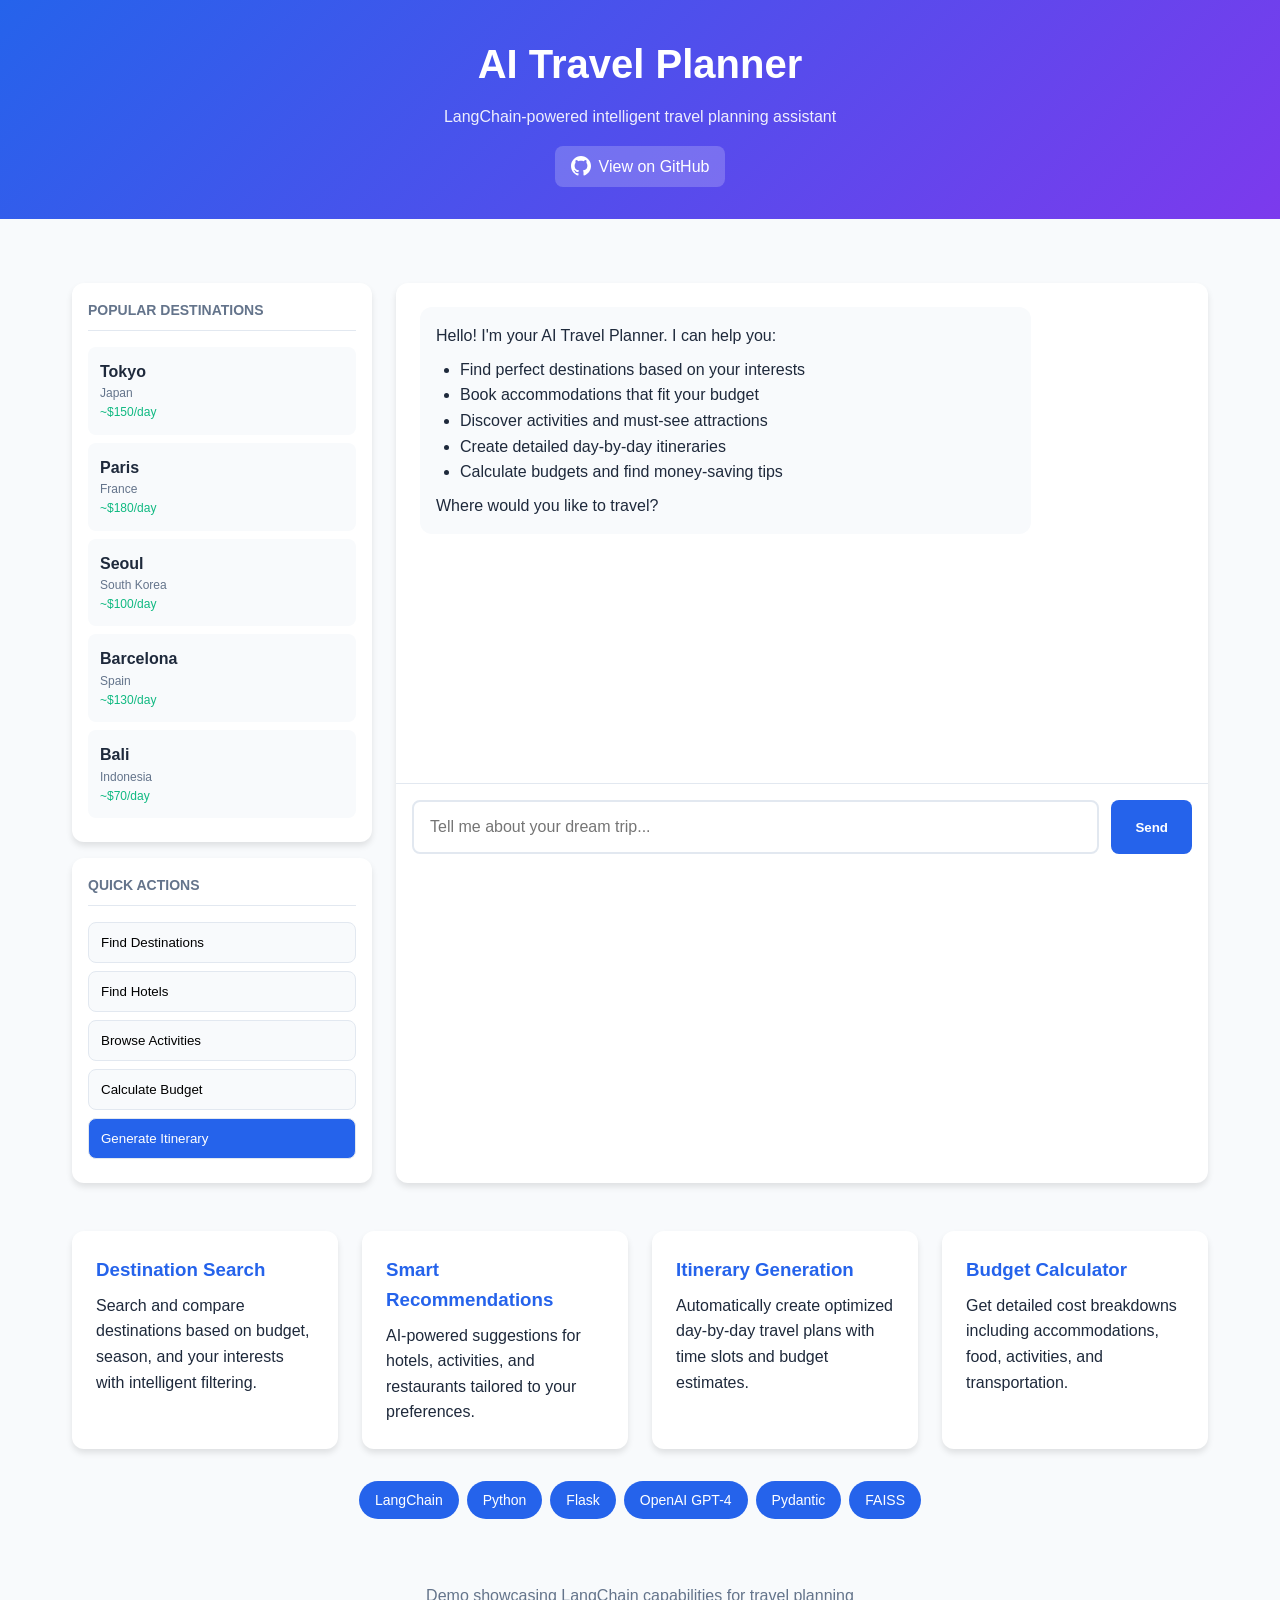
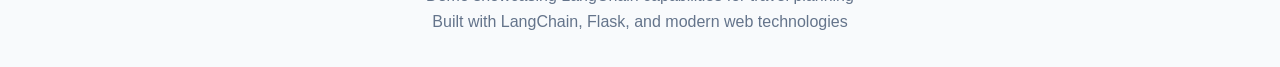
==== docs/index.html @ fb8ae7c6 "Initial commit: AI Travel Planner with LangChain - LangChain agent with multi-turn conversation supp" ====
<!DOCTYPE html>
<html lang="en">
<head>
    <meta charset="UTF-8">
    <meta name="viewport" content="width=device-width, initial-scale=1.0">
    <title>AI Travel Planner - LangChain Demo</title>
    <style>
        :root {
            --primary: #2563eb;
            --primary-dark: #1d4ed8;
            --secondary: #7c3aed;
            --background: #f8fafc;
            --surface: #ffffff;
            --text: #1e293b;
            --text-light: #64748b;
            --border: #e2e8f0;
            --success: #10b981;
        }

        * { margin: 0; padding: 0; box-sizing: border-box; }

        body {
            font-family: 'Inter', -apple-system, BlinkMacSystemFont, sans-serif;
            background: var(--background);
            color: var(--text);
            line-height: 1.6;
        }

        .header {
            background: linear-gradient(135deg, var(--primary), var(--secondary));
            color: white;
            padding: 2rem;
            text-align: center;
        }

        .header h1 { font-size: 2.5rem; margin-bottom: 0.5rem; }
        .header p { opacity: 0.9; }

        .github-link {
            display: inline-flex;
            align-items: center;
            gap: 0.5rem;
            color: white;
            text-decoration: none;
            background: rgba(255,255,255,0.2);
            padding: 0.5rem 1rem;
            border-radius: 8px;
            margin-top: 1rem;
        }

        .container {
            max-width: 1200px;
            margin: 0 auto;
            padding: 2rem;
        }

        .demo-section {
            display: grid;
            grid-template-columns: 300px 1fr;
            gap: 1.5rem;
            margin-top: 2rem;
        }

        .sidebar {
            display: flex;
            flex-direction: column;
            gap: 1rem;
        }

        .panel {
            background: var(--surface);
            border-radius: 12px;
            padding: 1rem;
            box-shadow: 0 4px 6px rgba(0,0,0,0.1);
        }

        .panel h3 {
            font-size: 0.875rem;
            text-transform: uppercase;
            color: var(--text-light);
            margin-bottom: 1rem;
            padding-bottom: 0.5rem;
            border-bottom: 1px solid var(--border);
        }

        .dest-item {
            padding: 0.75rem;
            background: var(--background);
            border-radius: 8px;
            margin-bottom: 0.5rem;
            cursor: pointer;
            transition: all 0.2s;
        }

        .dest-item:hover {
            background: white;
            border-color: var(--primary);
        }

        .dest-item .name { font-weight: 600; }
        .dest-item .info { font-size: 0.75rem; color: var(--text-light); }
        .dest-item .cost { font-size: 0.75rem; color: var(--success); }

        .action-btn {
            width: 100%;
            padding: 0.75rem;
            background: var(--background);
            border: 1px solid var(--border);
            border-radius: 8px;
            cursor: pointer;
            margin-bottom: 0.5rem;
            text-align: left;
            transition: all 0.2s;
        }

        .action-btn:hover {
            background: var(--primary);
            color: white;
        }

        .action-btn.primary {
            background: var(--primary);
            color: white;
        }

        .chat-area {
            background: var(--surface);
            border-radius: 12px;
            box-shadow: 0 4px 6px rgba(0,0,0,0.1);
            display: flex;
            flex-direction: column;
            min-height: 600px;
        }

        .chat-messages {
            flex: 1;
            padding: 1.5rem;
            overflow-y: auto;
            max-height: 500px;
        }

        .message {
            max-width: 80%;
            margin-bottom: 1rem;
            animation: fadeIn 0.3s ease;
        }

        @keyframes fadeIn {
            from { opacity: 0; transform: translateY(10px); }
            to { opacity: 1; transform: translateY(0); }
        }

        .message.user {
            margin-left: auto;
        }

        .message-content {
            padding: 1rem;
            border-radius: 12px;
            line-height: 1.6;
        }

        .message.user .message-content {
            background: var(--primary);
            color: white;
        }

        .message.assistant .message-content {
            background: var(--background);
        }

        .message-content h2 {
            font-size: 1.1rem;
            margin: 0.5rem 0;
            border-bottom: 1px solid var(--border);
            padding-bottom: 0.25rem;
        }

        .message-content ul {
            margin: 0.5rem 0;
            padding-left: 1.5rem;
        }

        .message-content strong {
            color: var(--primary);
        }

        .chat-input-area {
            padding: 1rem;
            border-top: 1px solid var(--border);
            display: flex;
            gap: 0.75rem;
        }

        #chat-input {
            flex: 1;
            padding: 1rem;
            border: 2px solid var(--border);
            border-radius: 8px;
            font-size: 1rem;
            outline: none;
        }

        #chat-input:focus {
            border-color: var(--primary);
        }

        .send-btn {
            padding: 0 1.5rem;
            background: var(--primary);
            color: white;
            border: none;
            border-radius: 8px;
            cursor: pointer;
            font-weight: 600;
        }

        .send-btn:hover {
            background: var(--primary-dark);
        }

        .features {
            display: grid;
            grid-template-columns: repeat(auto-fit, minmax(250px, 1fr));
            gap: 1.5rem;
            margin-top: 3rem;
        }

        .feature-card {
            background: var(--surface);
            padding: 1.5rem;
            border-radius: 12px;
            box-shadow: 0 4px 6px rgba(0,0,0,0.1);
        }

        .feature-card h3 {
            color: var(--primary);
            margin-bottom: 0.5rem;
        }

        .tech-stack {
            display: flex;
            flex-wrap: wrap;
            gap: 0.5rem;
            margin-top: 2rem;
            justify-content: center;
        }

        .tech-badge {
            background: var(--primary);
            color: white;
            padding: 0.5rem 1rem;
            border-radius: 20px;
            font-size: 0.875rem;
        }

        .footer {
            text-align: center;
            padding: 2rem;
            color: var(--text-light);
        }

        @media (max-width: 900px) {
            .demo-section {
                grid-template-columns: 1fr;
            }
            .sidebar {
                flex-direction: row;
                flex-wrap: wrap;
            }
            .sidebar .panel {
                flex: 1;
                min-width: 200px;
            }
        }
    </style>
</head>
<body>
    <header class="header">
        <h1>AI Travel Planner</h1>
        <p>LangChain-powered intelligent travel planning assistant</p>
        <a href="https://github.com/yoon-gu/langchain-travel-planner" class="github-link">
            <svg viewBox="0 0 24 24" width="20" height="20" fill="currentColor">
                <path d="M12 0c-6.626 0-12 5.373-12 12 0 5.302 3.438 9.8 8.207 11.387.599.111.793-.261.793-.577v-2.234c-3.338.726-4.033-1.416-4.033-1.416-.546-1.387-1.333-1.756-1.333-1.756-1.089-.745.083-.729.083-.729 1.205.084 1.839 1.237 1.839 1.237 1.07 1.834 2.807 1.304 3.492.997.107-.775.418-1.305.762-1.604-2.665-.305-5.467-1.334-5.467-5.931 0-1.311.469-2.381 1.236-3.221-.124-.303-.535-1.524.117-3.176 0 0 1.008-.322 3.301 1.23.957-.266 1.983-.399 3.003-.404 1.02.005 2.047.138 3.006.404 2.291-1.552 3.297-1.23 3.297-1.23.653 1.653.242 2.874.118 3.176.77.84 1.235 1.911 1.235 3.221 0 4.609-2.807 5.624-5.479 5.921.43.372.823 1.102.823 2.222v3.293c0 .319.192.694.801.576 4.765-1.589 8.199-6.086 8.199-11.386 0-6.627-5.373-12-12-12z"/>
            </svg>
            View on GitHub
        </a>
    </header>

    <div class="container">
        <section class="demo-section">
            <aside class="sidebar">
                <div class="panel">
                    <h3>Popular Destinations</h3>
                    <div class="dest-item" onclick="selectDest('Tokyo')">
                        <div class="name">Tokyo</div>
                        <div class="info">Japan</div>
                        <div class="cost">~$150/day</div>
                    </div>
                    <div class="dest-item" onclick="selectDest('Paris')">
                        <div class="name">Paris</div>
                        <div class="info">France</div>
                        <div class="cost">~$180/day</div>
                    </div>
                    <div class="dest-item" onclick="selectDest('Seoul')">
                        <div class="name">Seoul</div>
                        <div class="info">South Korea</div>
                        <div class="cost">~$100/day</div>
                    </div>
                    <div class="dest-item" onclick="selectDest('Barcelona')">
                        <div class="name">Barcelona</div>
                        <div class="info">Spain</div>
                        <div class="cost">~$130/day</div>
                    </div>
                    <div class="dest-item" onclick="selectDest('Bali')">
                        <div class="name">Bali</div>
                        <div class="info">Indonesia</div>
                        <div class="cost">~$70/day</div>
                    </div>
                </div>
                <div class="panel">
                    <h3>Quick Actions</h3>
                    <button class="action-btn" onclick="quickMsg('Recommend a destination')">Find Destinations</button>
                    <button class="action-btn" onclick="quickMsg('Search for hotels')">Find Hotels</button>
                    <button class="action-btn" onclick="quickMsg('What activities are available?')">Browse Activities</button>
                    <button class="action-btn" onclick="quickMsg('Calculate my budget')">Calculate Budget</button>
                    <button class="action-btn primary" onclick="quickMsg('Create my itinerary')">Generate Itinerary</button>
                </div>
            </aside>

            <div class="chat-area">
                <div class="chat-messages" id="chat-messages">
                    <div class="message assistant">
                        <div class="message-content">
                            <p>Hello! I'm your AI Travel Planner. I can help you:</p>
                            <ul>
                                <li>Find perfect destinations based on your interests</li>
                                <li>Book accommodations that fit your budget</li>
                                <li>Discover activities and must-see attractions</li>
                                <li>Create detailed day-by-day itineraries</li>
                                <li>Calculate budgets and find money-saving tips</li>
                            </ul>
                            <p>Where would you like to travel?</p>
                        </div>
                    </div>
                </div>
                <div class="chat-input-area">
                    <input type="text" id="chat-input" placeholder="Tell me about your dream trip..." onkeypress="if(event.key==='Enter')sendMsg()">
                    <button class="send-btn" onclick="sendMsg()">Send</button>
                </div>
            </div>
        </section>

        <section class="features">
            <div class="feature-card">
                <h3>Destination Search</h3>
                <p>Search and compare destinations based on budget, season, and your interests with intelligent filtering.</p>
            </div>
            <div class="feature-card">
                <h3>Smart Recommendations</h3>
                <p>AI-powered suggestions for hotels, activities, and restaurants tailored to your preferences.</p>
            </div>
            <div class="feature-card">
                <h3>Itinerary Generation</h3>
                <p>Automatically create optimized day-by-day travel plans with time slots and budget estimates.</p>
            </div>
            <div class="feature-card">
                <h3>Budget Calculator</h3>
                <p>Get detailed cost breakdowns including accommodations, food, activities, and transportation.</p>
            </div>
        </section>

        <div class="tech-stack">
            <span class="tech-badge">LangChain</span>
            <span class="tech-badge">Python</span>
            <span class="tech-badge">Flask</span>
            <span class="tech-badge">OpenAI GPT-4</span>
            <span class="tech-badge">Pydantic</span>
            <span class="tech-badge">FAISS</span>
        </div>
    </div>

    <footer class="footer">
        <p>Demo showcasing LangChain capabilities for travel planning</p>
        <p>Built with LangChain, Flask, and modern web technologies</p>
    </footer>

    <script>
        const responses = {
            tokyo: `<strong>Tokyo</strong> is an excellent choice!<br><br>
<strong>Best Time:</strong> Spring (cherry blossoms) or Autumn<br>
<strong>Daily Cost:</strong> ~$150 USD<br>
<strong>Top Attractions:</strong><ul>
<li>Senso-ji Temple in Asakusa</li>
<li>Shibuya Crossing</li>
<li>Meiji Shrine</li>
<li>TeamLab Borderless</li></ul>
<p>Would you like me to find hotels or create an itinerary?</p>`,

            paris: `<strong>Paris</strong> - the City of Light awaits!<br><br>
<strong>Best Time:</strong> April-June or September-October<br>
<strong>Daily Cost:</strong> ~$180 USD<br>
<strong>Must-See:</strong><ul>
<li>Eiffel Tower at sunrise</li>
<li>Louvre Museum</li>
<li>Notre-Dame Cathedral</li>
<li>Montmartre district</li></ul>
<p>Shall I search for accommodations?</p>`,

            seoul: `<strong>Seoul</strong> is perfect for K-culture lovers!<br><br>
<strong>Best Time:</strong> Spring or Autumn<br>
<strong>Daily Cost:</strong> ~$100 USD<br>
<strong>Highlights:</strong><ul>
<li>Gyeongbokgung Palace</li>
<li>Bukchon Hanok Village</li>
<li>Korean BBQ experience</li>
<li>K-pop dance class</li></ul>
<p>Ready to plan your Seoul adventure?</p>`,

            barcelona: `<strong>Barcelona</strong> - architecture, beach, and culture!<br><br>
<strong>Best Time:</strong> May-June or September<br>
<strong>Daily Cost:</strong> ~$130 USD<br>
<strong>Must-Visit:</strong><ul>
<li>Sagrada Familia</li>
<li>Park Guell</li>
<li>La Rambla</li>
<li>Gothic Quarter</li></ul>`,

            bali: `<strong>Bali</strong> - tropical paradise awaits!<br><br>
<strong>Best Time:</strong> April-October<br>
<strong>Daily Cost:</strong> ~$70 USD<br>
<strong>Experiences:</strong><ul>
<li>Ubud Rice Terraces</li>
<li>Temple visits</li>
<li>Beach relaxation</li>
<li>Yoga retreats</li></ul>`,

            hotels: `Here are accommodation options:<br><br>
<strong>Luxury ($$$$)</strong><br>
Grand Hotel - $250/night, 4.8 rating<br><br>
<strong>Mid-Range ($$$)</strong><br>
City Center Hotel - $120/night, 4.5 rating<br><br>
<strong>Budget ($$)</strong><br>
Cozy Guesthouse - $45/night, 4.3 rating`,

            activities: `<strong>Top Activities:</strong><br><br>
<strong>Cultural</strong><ul>
<li>Temple/Museum Visit (2-3 hrs, Free-$25)</li>
<li>Walking Tour (3 hrs, $30)</li></ul>
<strong>Food</strong><ul>
<li>Street Food Tour (3 hrs, $60)</li>
<li>Cooking Class (4 hrs, $80)</li></ul>
<strong>Adventure</strong><ul>
<li>Day Trip Excursion (6 hrs, $100)</li></ul>`,

            budget: `<strong>Budget Estimate (5 days, moderate):</strong><br><br>
<table style="width:100%">
<tr><td>Accommodation</td><td>$600</td></tr>
<tr><td>Food & Dining</td><td>$250</td></tr>
<tr><td>Activities</td><td>$150</td></tr>
<tr><td>Transportation</td><td>$100</td></tr>
<tr><td><strong>Total</strong></td><td><strong>$1,100</strong></td></tr>
</table><br>
<em>Excluding flights</em>`,

            itinerary: `<h2>5-Day Adventure Itinerary</h2>
<strong>Day 1: Arrival</strong><br>
09:00 - Check-in<br>
14:00 - City exploration<br>
19:00 - Welcome dinner<br><br>
<strong>Day 2: Culture</strong><br>
09:00 - Temple/landmark visit<br>
14:00 - Museum exploration<br>
19:00 - Local dining<br><br>
<strong>Day 3: Local Life</strong><br>
10:00 - Cooking class<br>
15:00 - Market visit<br>
19:00 - Street food tour<br><br>
<strong>Day 4: Adventure</strong><br>
08:00 - Day trip excursion<br>
19:00 - Farewell dinner<br><br>
<strong>Day 5: Departure</strong><br>
10:00 - Last shopping<br>
12:00 - Check-out<br><br>
<em>Estimated Budget: $1,100</em>`,

            recommend: `<strong>Top Recommendations:</strong><br><br>
<strong>1. Tokyo</strong> - Culture, food, tech (~$150/day)<br>
<strong>2. Barcelona</strong> - Architecture, beach (~$130/day)<br>
<strong>3. Seoul</strong> - K-culture, shopping (~$100/day)<br>
<strong>4. Bali</strong> - Relaxation, nature (~$70/day)<br><br>
What type of experience interests you most?`,

            default: `I can help you plan your perfect trip! Try:<br><br>
<ul>
<li>"I want to visit Tokyo"</li>
<li>"Find hotels for my trip"</li>
<li>"What's the budget for Paris?"</li>
<li>"Create my itinerary"</li>
</ul>`
        };

        function selectDest(dest) {
            quickMsg(`I want to visit ${dest}`);
        }

        function quickMsg(msg) {
            document.getElementById('chat-input').value = msg;
            sendMsg();
        }

        function sendMsg() {
            const input = document.getElementById('chat-input');
            const msg = input.value.trim();
            if (!msg) return;

            addMessage(msg, 'user');
            input.value = '';

            setTimeout(() => {
                const response = getResponse(msg.toLowerCase());
                addMessage(response, 'assistant');
            }, 500);
        }

        function getResponse(msg) {
            if (msg.includes('tokyo') || msg.includes('japan')) return responses.tokyo;
            if (msg.includes('paris') || msg.includes('france')) return responses.paris;
            if (msg.includes('seoul') || msg.includes('korea')) return responses.seoul;
            if (msg.includes('barcelona') || msg.includes('spain')) return responses.barcelona;
            if (msg.includes('bali') || msg.includes('indonesia')) return responses.bali;
            if (msg.includes('hotel') || msg.includes('stay') || msg.includes('accommodation')) return responses.hotels;
            if (msg.includes('activity') || msg.includes('things to do')) return responses.activities;
            if (msg.includes('budget') || msg.includes('cost')) return responses.budget;
            if (msg.includes('itinerary') || msg.includes('plan')) return responses.itinerary;
            if (msg.includes('recommend') || msg.includes('suggest')) return responses.recommend;
            return responses.default;
        }

        function addMessage(content, role) {
            const container = document.getElementById('chat-messages');
            const div = document.createElement('div');
            div.className = `message ${role}`;
            div.innerHTML = `<div class="message-content">${role === 'user' ? content : content}</div>`;
            container.appendChild(div);
            container.scrollTop = container.scrollHeight;
        }
    </script>
</body>
</html>
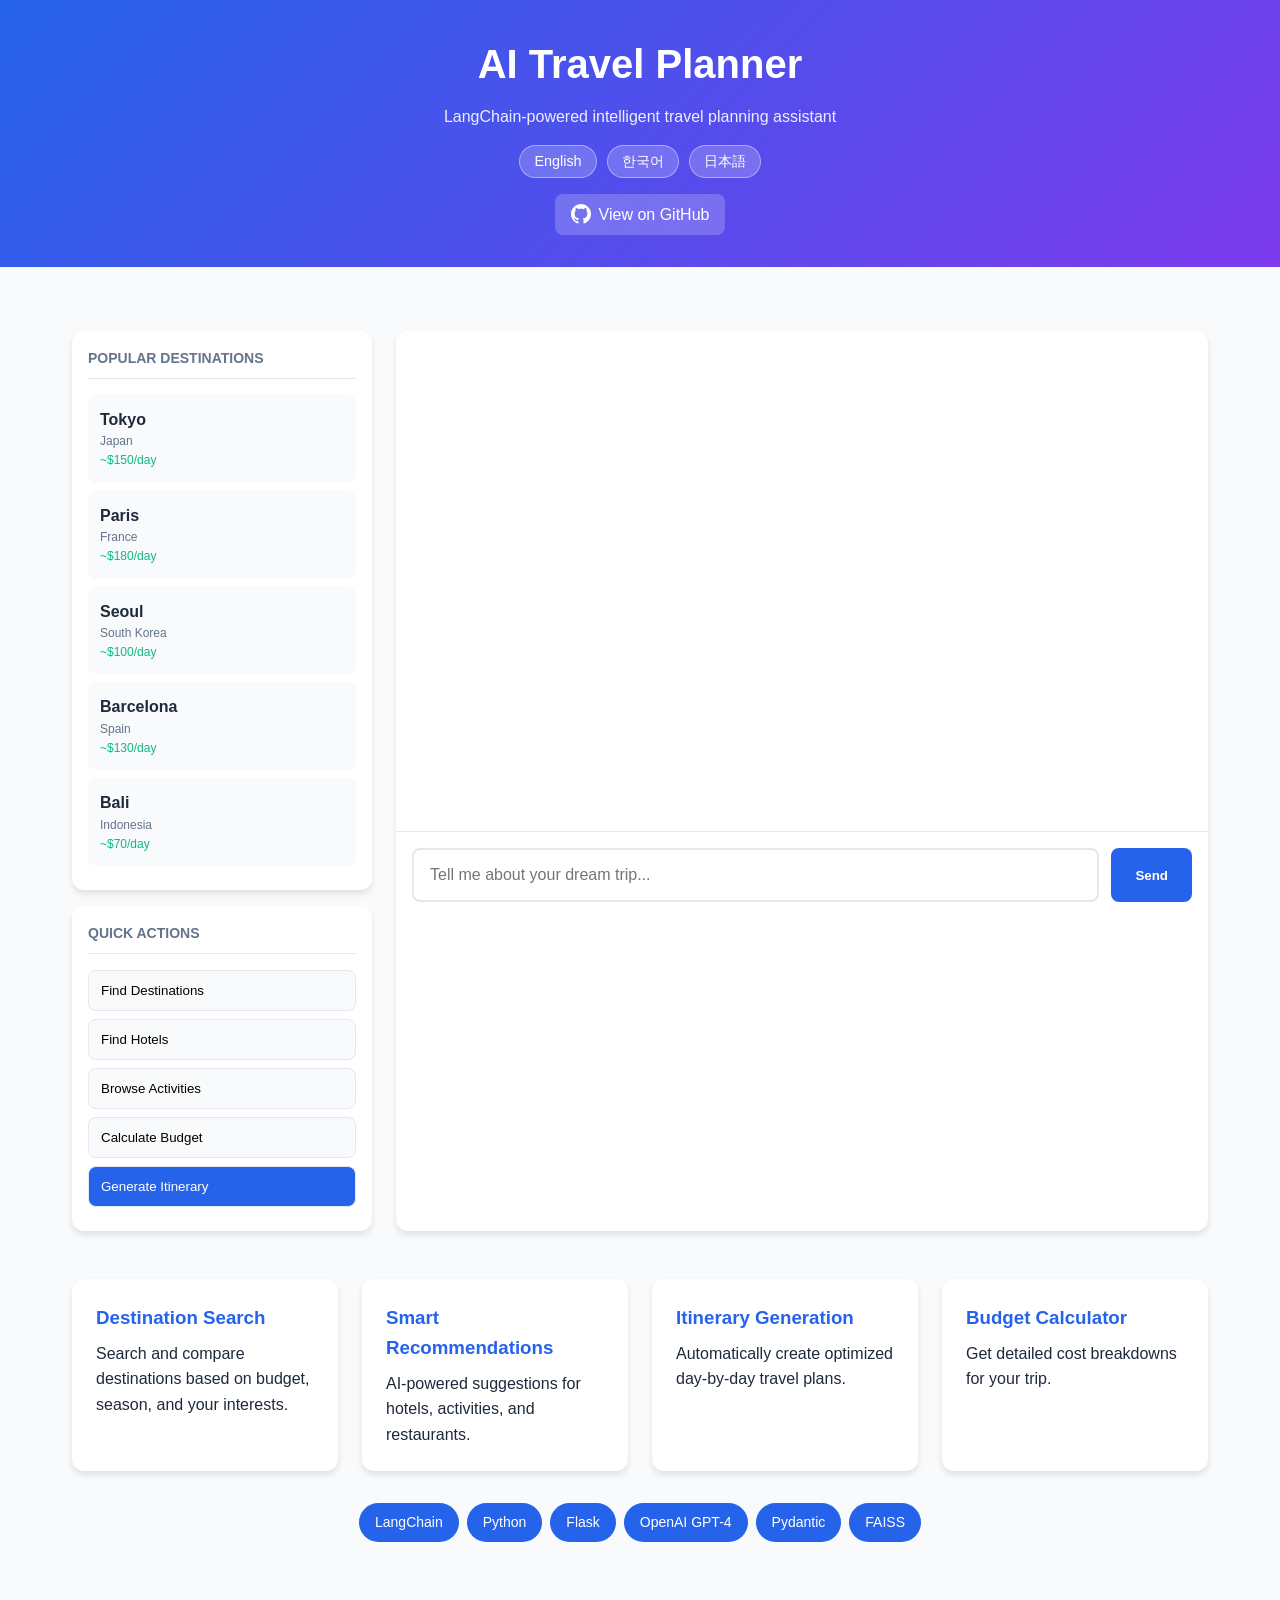
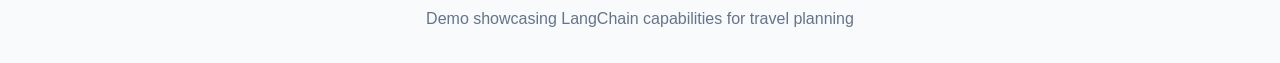
==== commit fa7a43d8: "Add multi-language support (EN, KO, JA) - Add language selector buttons in header - Translate all UI" ====
--- a/docs/index.html
+++ b/docs/index.html
@@ -36,6 +36,29 @@
         .header h1 { font-size: 2.5rem; margin-bottom: 0.5rem; }
         .header p { opacity: 0.9; }
 
+        .language-selector {
+            display: flex;
+            justify-content: center;
+            gap: 10px;
+            margin-top: 15px;
+        }
+
+        .lang-btn {
+            padding: 6px 14px;
+            background: rgba(255,255,255,0.2);
+            border: 1px solid rgba(255,255,255,0.4);
+            border-radius: 20px;
+            color: white;
+            cursor: pointer;
+            transition: all 0.2s;
+            font-size: 0.9rem;
+        }
+
+        .lang-btn:hover, .lang-btn.active {
+            background: white;
+            color: var(--primary);
+        }
+
         .github-link {
             display: inline-flex;
             align-items: center;
@@ -150,9 +173,7 @@
             to { opacity: 1; transform: translateY(0); }
         }
 
-        .message.user {
-            margin-left: auto;
-        }
+        .message.user { margin-left: auto; }
 
         .message-content {
             padding: 1rem;
@@ -201,9 +222,7 @@
             outline: none;
         }
 
-        #chat-input:focus {
-            border-color: var(--primary);
-        }
+        #chat-input:focus { border-color: var(--primary); }
 
         .send-btn {
             padding: 0 1.5rem;
@@ -215,9 +234,7 @@
             font-weight: 600;
         }
 
-        .send-btn:hover {
-            background: var(--primary-dark);
-        }
+        .send-btn:hover { background: var(--primary-dark); }
 
         .features {
             display: grid;
@@ -261,29 +278,26 @@
         }
 
         @media (max-width: 900px) {
-            .demo-section {
-                grid-template-columns: 1fr;
-            }
-            .sidebar {
-                flex-direction: row;
-                flex-wrap: wrap;
-            }
-            .sidebar .panel {
-                flex: 1;
-                min-width: 200px;
-            }
+            .demo-section { grid-template-columns: 1fr; }
+            .sidebar { flex-direction: row; flex-wrap: wrap; }
+            .sidebar .panel { flex: 1; min-width: 200px; }
         }
     </style>
 </head>
 <body>
     <header class="header">
-        <h1>AI Travel Planner</h1>
-        <p>LangChain-powered intelligent travel planning assistant</p>
-        <a href="https://github.com/yoon-gu/langchain-travel-planner" class="github-link">
+        <h1 id="title">AI Travel Planner</h1>
+        <p id="subtitle">LangChain-powered intelligent travel planning assistant</p>
+        <div class="language-selector">
+            <button class="lang-btn active" onclick="setLanguage('en')">English</button>
+            <button class="lang-btn" onclick="setLanguage('ko')">한국어</button>
+            <button class="lang-btn" onclick="setLanguage('ja')">日本語</button>
+        </div>
+        <a href="https://github.com/yoon-k/langchain-travel-planner" class="github-link">
             <svg viewBox="0 0 24 24" width="20" height="20" fill="currentColor">
                 <path d="M12 0c-6.626 0-12 5.373-12 12 0 5.302 3.438 9.8 8.207 11.387.599.111.793-.261.793-.577v-2.234c-3.338.726-4.033-1.416-4.033-1.416-.546-1.387-1.333-1.756-1.333-1.756-1.089-.745.083-.729.083-.729 1.205.084 1.839 1.237 1.839 1.237 1.07 1.834 2.807 1.304 3.492.997.107-.775.418-1.305.762-1.604-2.665-.305-5.467-1.334-5.467-5.931 0-1.311.469-2.381 1.236-3.221-.124-.303-.535-1.524.117-3.176 0 0 1.008-.322 3.301 1.23.957-.266 1.983-.399 3.003-.404 1.02.005 2.047.138 3.006.404 2.291-1.552 3.297-1.23 3.297-1.23.653 1.653.242 2.874.118 3.176.77.84 1.235 1.911 1.235 3.221 0 4.609-2.807 5.624-5.479 5.921.43.372.823 1.102.823 2.222v3.293c0 .319.192.694.801.576 4.765-1.589 8.199-6.086 8.199-11.386 0-6.627-5.373-12-12-12z"/>
             </svg>
-            View on GitHub
+            <span id="github-text">View on GitHub</span>
         </a>
     </header>
 
@@ -291,84 +305,53 @@
         <section class="demo-section">
             <aside class="sidebar">
                 <div class="panel">
-                    <h3>Popular Destinations</h3>
+                    <h3 id="dest-title">Popular Destinations</h3>
                     <div class="dest-item" onclick="selectDest('Tokyo')">
                         <div class="name">Tokyo</div>
-                        <div class="info">Japan</div>
+                        <div class="info" data-i18n="japan">Japan</div>
                         <div class="cost">~$150/day</div>
                     </div>
                     <div class="dest-item" onclick="selectDest('Paris')">
                         <div class="name">Paris</div>
-                        <div class="info">France</div>
+                        <div class="info" data-i18n="france">France</div>
                         <div class="cost">~$180/day</div>
                     </div>
                     <div class="dest-item" onclick="selectDest('Seoul')">
                         <div class="name">Seoul</div>
-                        <div class="info">South Korea</div>
+                        <div class="info" data-i18n="korea">South Korea</div>
                         <div class="cost">~$100/day</div>
                     </div>
                     <div class="dest-item" onclick="selectDest('Barcelona')">
                         <div class="name">Barcelona</div>
-                        <div class="info">Spain</div>
+                        <div class="info" data-i18n="spain">Spain</div>
                         <div class="cost">~$130/day</div>
                     </div>
                     <div class="dest-item" onclick="selectDest('Bali')">
                         <div class="name">Bali</div>
-                        <div class="info">Indonesia</div>
+                        <div class="info" data-i18n="indonesia">Indonesia</div>
                         <div class="cost">~$70/day</div>
                     </div>
                 </div>
                 <div class="panel">
-                    <h3>Quick Actions</h3>
-                    <button class="action-btn" onclick="quickMsg('Recommend a destination')">Find Destinations</button>
-                    <button class="action-btn" onclick="quickMsg('Search for hotels')">Find Hotels</button>
-                    <button class="action-btn" onclick="quickMsg('What activities are available?')">Browse Activities</button>
-                    <button class="action-btn" onclick="quickMsg('Calculate my budget')">Calculate Budget</button>
-                    <button class="action-btn primary" onclick="quickMsg('Create my itinerary')">Generate Itinerary</button>
+                    <h3 id="actions-title">Quick Actions</h3>
+                    <button class="action-btn" id="btn-dest" onclick="quickAction('dest')">Find Destinations</button>
+                    <button class="action-btn" id="btn-hotel" onclick="quickAction('hotel')">Find Hotels</button>
+                    <button class="action-btn" id="btn-activity" onclick="quickAction('activity')">Browse Activities</button>
+                    <button class="action-btn" id="btn-budget" onclick="quickAction('budget')">Calculate Budget</button>
+                    <button class="action-btn primary" id="btn-itinerary" onclick="quickAction('itinerary')">Generate Itinerary</button>
                 </div>
             </aside>
 
             <div class="chat-area">
-                <div class="chat-messages" id="chat-messages">
-                    <div class="message assistant">
-                        <div class="message-content">
-                            <p>Hello! I'm your AI Travel Planner. I can help you:</p>
-                            <ul>
-                                <li>Find perfect destinations based on your interests</li>
-                                <li>Book accommodations that fit your budget</li>
-                                <li>Discover activities and must-see attractions</li>
-                                <li>Create detailed day-by-day itineraries</li>
-                                <li>Calculate budgets and find money-saving tips</li>
-                            </ul>
-                            <p>Where would you like to travel?</p>
-                        </div>
-                    </div>
-                </div>
+                <div class="chat-messages" id="chat-messages"></div>
                 <div class="chat-input-area">
                     <input type="text" id="chat-input" placeholder="Tell me about your dream trip..." onkeypress="if(event.key==='Enter')sendMsg()">
-                    <button class="send-btn" onclick="sendMsg()">Send</button>
+                    <button class="send-btn" id="send-btn" onclick="sendMsg()">Send</button>
                 </div>
             </div>
         </section>
 
-        <section class="features">
-            <div class="feature-card">
-                <h3>Destination Search</h3>
-                <p>Search and compare destinations based on budget, season, and your interests with intelligent filtering.</p>
-            </div>
-            <div class="feature-card">
-                <h3>Smart Recommendations</h3>
-                <p>AI-powered suggestions for hotels, activities, and restaurants tailored to your preferences.</p>
-            </div>
-            <div class="feature-card">
-                <h3>Itinerary Generation</h3>
-                <p>Automatically create optimized day-by-day travel plans with time slots and budget estimates.</p>
-            </div>
-            <div class="feature-card">
-                <h3>Budget Calculator</h3>
-                <p>Get detailed cost breakdowns including accommodations, food, activities, and transportation.</p>
-            </div>
-        </section>
+        <section class="features" id="features"></section>
 
         <div class="tech-stack">
             <span class="tech-badge">LangChain</span>
@@ -381,131 +364,195 @@
     </div>
 
     <footer class="footer">
-        <p>Demo showcasing LangChain capabilities for travel planning</p>
-        <p>Built with LangChain, Flask, and modern web technologies</p>
+        <p id="footer-text">Demo showcasing LangChain capabilities for travel planning</p>
     </footer>
 
     <script>
-        const responses = {
-            tokyo: `<strong>Tokyo</strong> is an excellent choice!<br><br>
-<strong>Best Time:</strong> Spring (cherry blossoms) or Autumn<br>
-<strong>Daily Cost:</strong> ~$150 USD<br>
-<strong>Top Attractions:</strong><ul>
-<li>Senso-ji Temple in Asakusa</li>
-<li>Shibuya Crossing</li>
-<li>Meiji Shrine</li>
-<li>TeamLab Borderless</li></ul>
-<p>Would you like me to find hotels or create an itinerary?</p>`,
-
-            paris: `<strong>Paris</strong> - the City of Light awaits!<br><br>
-<strong>Best Time:</strong> April-June or September-October<br>
-<strong>Daily Cost:</strong> ~$180 USD<br>
-<strong>Must-See:</strong><ul>
-<li>Eiffel Tower at sunrise</li>
-<li>Louvre Museum</li>
-<li>Notre-Dame Cathedral</li>
-<li>Montmartre district</li></ul>
-<p>Shall I search for accommodations?</p>`,
-
-            seoul: `<strong>Seoul</strong> is perfect for K-culture lovers!<br><br>
-<strong>Best Time:</strong> Spring or Autumn<br>
-<strong>Daily Cost:</strong> ~$100 USD<br>
-<strong>Highlights:</strong><ul>
-<li>Gyeongbokgung Palace</li>
-<li>Bukchon Hanok Village</li>
-<li>Korean BBQ experience</li>
-<li>K-pop dance class</li></ul>
-<p>Ready to plan your Seoul adventure?</p>`,
-
-            barcelona: `<strong>Barcelona</strong> - architecture, beach, and culture!<br><br>
-<strong>Best Time:</strong> May-June or September<br>
-<strong>Daily Cost:</strong> ~$130 USD<br>
-<strong>Must-Visit:</strong><ul>
-<li>Sagrada Familia</li>
-<li>Park Guell</li>
-<li>La Rambla</li>
-<li>Gothic Quarter</li></ul>`,
-
-            bali: `<strong>Bali</strong> - tropical paradise awaits!<br><br>
-<strong>Best Time:</strong> April-October<br>
-<strong>Daily Cost:</strong> ~$70 USD<br>
-<strong>Experiences:</strong><ul>
-<li>Ubud Rice Terraces</li>
-<li>Temple visits</li>
-<li>Beach relaxation</li>
-<li>Yoga retreats</li></ul>`,
-
-            hotels: `Here are accommodation options:<br><br>
-<strong>Luxury ($$$$)</strong><br>
-Grand Hotel - $250/night, 4.8 rating<br><br>
-<strong>Mid-Range ($$$)</strong><br>
-City Center Hotel - $120/night, 4.5 rating<br><br>
-<strong>Budget ($$)</strong><br>
-Cozy Guesthouse - $45/night, 4.3 rating`,
-
-            activities: `<strong>Top Activities:</strong><br><br>
-<strong>Cultural</strong><ul>
-<li>Temple/Museum Visit (2-3 hrs, Free-$25)</li>
-<li>Walking Tour (3 hrs, $30)</li></ul>
-<strong>Food</strong><ul>
-<li>Street Food Tour (3 hrs, $60)</li>
-<li>Cooking Class (4 hrs, $80)</li></ul>
-<strong>Adventure</strong><ul>
-<li>Day Trip Excursion (6 hrs, $100)</li></ul>`,
-
-            budget: `<strong>Budget Estimate (5 days, moderate):</strong><br><br>
-<table style="width:100%">
-<tr><td>Accommodation</td><td>$600</td></tr>
-<tr><td>Food & Dining</td><td>$250</td></tr>
-<tr><td>Activities</td><td>$150</td></tr>
-<tr><td>Transportation</td><td>$100</td></tr>
-<tr><td><strong>Total</strong></td><td><strong>$1,100</strong></td></tr>
-</table><br>
-<em>Excluding flights</em>`,
-
-            itinerary: `<h2>5-Day Adventure Itinerary</h2>
-<strong>Day 1: Arrival</strong><br>
-09:00 - Check-in<br>
-14:00 - City exploration<br>
-19:00 - Welcome dinner<br><br>
-<strong>Day 2: Culture</strong><br>
-09:00 - Temple/landmark visit<br>
-14:00 - Museum exploration<br>
-19:00 - Local dining<br><br>
-<strong>Day 3: Local Life</strong><br>
-10:00 - Cooking class<br>
-15:00 - Market visit<br>
-19:00 - Street food tour<br><br>
-<strong>Day 4: Adventure</strong><br>
-08:00 - Day trip excursion<br>
-19:00 - Farewell dinner<br><br>
-<strong>Day 5: Departure</strong><br>
-10:00 - Last shopping<br>
-12:00 - Check-out<br><br>
-<em>Estimated Budget: $1,100</em>`,
-
-            recommend: `<strong>Top Recommendations:</strong><br><br>
-<strong>1. Tokyo</strong> - Culture, food, tech (~$150/day)<br>
-<strong>2. Barcelona</strong> - Architecture, beach (~$130/day)<br>
-<strong>3. Seoul</strong> - K-culture, shopping (~$100/day)<br>
-<strong>4. Bali</strong> - Relaxation, nature (~$70/day)<br><br>
-What type of experience interests you most?`,
-
-            default: `I can help you plan your perfect trip! Try:<br><br>
-<ul>
-<li>"I want to visit Tokyo"</li>
-<li>"Find hotels for my trip"</li>
-<li>"What's the budget for Paris?"</li>
-<li>"Create my itinerary"</li>
-</ul>`
+        let currentLang = 'en';
+
+        const i18n = {
+            en: {
+                title: "AI Travel Planner",
+                subtitle: "LangChain-powered intelligent travel planning assistant",
+                github: "View on GitHub",
+                destTitle: "Popular Destinations",
+                actionsTitle: "Quick Actions",
+                btnDest: "Find Destinations",
+                btnHotel: "Find Hotels",
+                btnActivity: "Browse Activities",
+                btnBudget: "Calculate Budget",
+                btnItinerary: "Generate Itinerary",
+                placeholder: "Tell me about your dream trip...",
+                send: "Send",
+                footer: "Demo showcasing LangChain capabilities for travel planning",
+                japan: "Japan", france: "France", korea: "South Korea", spain: "Spain", indonesia: "Indonesia",
+                features: [
+                    { title: "Destination Search", desc: "Search and compare destinations based on budget, season, and your interests." },
+                    { title: "Smart Recommendations", desc: "AI-powered suggestions for hotels, activities, and restaurants." },
+                    { title: "Itinerary Generation", desc: "Automatically create optimized day-by-day travel plans." },
+                    { title: "Budget Calculator", desc: "Get detailed cost breakdowns for your trip." }
+                ],
+                welcome: `<p>Hello! I'm your AI Travel Planner. I can help you:</p>
+                    <ul>
+                        <li>Find perfect destinations based on your interests</li>
+                        <li>Book accommodations that fit your budget</li>
+                        <li>Discover activities and must-see attractions</li>
+                        <li>Create detailed day-by-day itineraries</li>
+                    </ul>
+                    <p>Where would you like to travel?</p>`,
+                responses: {
+                    tokyo: `<strong>Tokyo</strong> is an excellent choice!<br><br><strong>Best Time:</strong> Spring or Autumn<br><strong>Daily Cost:</strong> ~$150 USD<br><strong>Top Attractions:</strong><ul><li>Senso-ji Temple</li><li>Shibuya Crossing</li><li>Meiji Shrine</li><li>TeamLab Borderless</li></ul><p>Would you like me to find hotels or create an itinerary?</p>`,
+                    paris: `<strong>Paris</strong> - the City of Light awaits!<br><br><strong>Best Time:</strong> April-June<br><strong>Daily Cost:</strong> ~$180 USD<br><strong>Must-See:</strong><ul><li>Eiffel Tower</li><li>Louvre Museum</li><li>Notre-Dame</li><li>Montmartre</li></ul>`,
+                    seoul: `<strong>Seoul</strong> is perfect for K-culture lovers!<br><br><strong>Best Time:</strong> Spring or Autumn<br><strong>Daily Cost:</strong> ~$100 USD<br><strong>Highlights:</strong><ul><li>Gyeongbokgung Palace</li><li>Bukchon Hanok Village</li><li>Korean BBQ</li></ul>`,
+                    hotels: `<strong>Accommodation Options:</strong><br><br><strong>Luxury:</strong> Grand Hotel - $250/night<br><strong>Mid-Range:</strong> City Center Hotel - $120/night<br><strong>Budget:</strong> Cozy Guesthouse - $45/night`,
+                    activities: `<strong>Top Activities:</strong><br><br><strong>Cultural:</strong> Temple/Museum Visit - $25<br><strong>Food:</strong> Street Food Tour - $60<br><strong>Adventure:</strong> Day Trip - $100`,
+                    budget: `<strong>Budget Estimate (5 days):</strong><br><br>Accommodation: $600<br>Food: $250<br>Activities: $150<br>Transport: $100<br><strong>Total: $1,100</strong>`,
+                    itinerary: `<h2>5-Day Itinerary</h2><strong>Day 1:</strong> Arrival, City exploration<br><strong>Day 2:</strong> Cultural sites<br><strong>Day 3:</strong> Local experience<br><strong>Day 4:</strong> Day trip<br><strong>Day 5:</strong> Shopping, Departure`,
+                    recommend: `<strong>Top Recommendations:</strong><br><br>1. Tokyo - Culture & Tech (~$150/day)<br>2. Barcelona - Beach & Art (~$130/day)<br>3. Seoul - K-culture (~$100/day)<br>4. Bali - Nature (~$70/day)`,
+                    default: `I can help you plan your trip! Try asking about destinations, hotels, activities, or budgets.`
+                }
+            },
+            ko: {
+                title: "AI 여행 플래너",
+                subtitle: "LangChain 기반 지능형 여행 계획 도우미",
+                github: "GitHub에서 보기",
+                destTitle: "인기 여행지",
+                actionsTitle: "빠른 메뉴",
+                btnDest: "여행지 찾기",
+                btnHotel: "호텔 검색",
+                btnActivity: "액티비티 찾기",
+                btnBudget: "예산 계산",
+                btnItinerary: "일정 생성",
+                placeholder: "꿈꾸는 여행에 대해 말씀해주세요...",
+                send: "전송",
+                footer: "LangChain 여행 계획 기능 데모",
+                japan: "일본", france: "프랑스", korea: "대한민국", spain: "스페인", indonesia: "인도네시아",
+                features: [
+                    { title: "여행지 검색", desc: "예산, 시즌, 관심사에 따라 여행지를 검색하고 비교하세요." },
+                    { title: "스마트 추천", desc: "AI 기반 호텔, 액티비티, 레스토랑 추천." },
+                    { title: "일정 생성", desc: "최적화된 일별 여행 계획을 자동으로 생성합니다." },
+                    { title: "예산 계산기", desc: "여행 비용을 상세하게 분석합니다." }
+                ],
+                welcome: `<p>안녕하세요! AI 여행 플래너입니다. 도움을 드릴 수 있는 것들:</p>
+                    <ul>
+                        <li>관심사에 맞는 완벽한 여행지 찾기</li>
+                        <li>예산에 맞는 숙소 예약</li>
+                        <li>액티비티와 필수 관광지 발견</li>
+                        <li>상세한 일별 일정 만들기</li>
+                    </ul>
+                    <p>어디로 여행하고 싶으신가요?</p>`,
+                responses: {
+                    tokyo: `<strong>도쿄</strong>는 훌륭한 선택입니다!<br><br><strong>최적 시기:</strong> 봄 또는 가을<br><strong>일일 비용:</strong> ~$150 USD<br><strong>인기 명소:</strong><ul><li>센소지 사원</li><li>시부야 교차로</li><li>메이지 신궁</li><li>팀랩 보더리스</li></ul><p>호텔을 찾거나 일정을 만들어 드릴까요?</p>`,
+                    paris: `<strong>파리</strong> - 빛의 도시가 기다립니다!<br><br><strong>최적 시기:</strong> 4-6월<br><strong>일일 비용:</strong> ~$180 USD<br><strong>필수 코스:</strong><ul><li>에펠탑</li><li>루브르 박물관</li><li>노트르담 대성당</li><li>몽마르트르</li></ul>`,
+                    seoul: `<strong>서울</strong>은 K-컬처 팬에게 완벽합니다!<br><br><strong>최적 시기:</strong> 봄 또는 가을<br><strong>일일 비용:</strong> ~$100 USD<br><strong>하이라이트:</strong><ul><li>경복궁</li><li>북촌 한옥마을</li><li>한국 BBQ</li></ul>`,
+                    hotels: `<strong>숙소 옵션:</strong><br><br><strong>럭셔리:</strong> 그랜드 호텔 - $250/박<br><strong>중급:</strong> 시티 센터 호텔 - $120/박<br><strong>저렴:</strong> 아늑한 게스트하우스 - $45/박`,
+                    activities: `<strong>인기 액티비티:</strong><br><br><strong>문화:</strong> 사원/박물관 방문 - $25<br><strong>음식:</strong> 길거리 음식 투어 - $60<br><strong>모험:</strong> 당일치기 여행 - $100`,
+                    budget: `<strong>예산 추정 (5일):</strong><br><br>숙박: $600<br>식비: $250<br>액티비티: $150<br>교통: $100<br><strong>총합: $1,100</strong>`,
+                    itinerary: `<h2>5일 일정</h2><strong>1일차:</strong> 도착, 도시 탐험<br><strong>2일차:</strong> 문화 명소<br><strong>3일차:</strong> 로컬 체험<br><strong>4일차:</strong> 당일치기 여행<br><strong>5일차:</strong> 쇼핑, 출발`,
+                    recommend: `<strong>추천 여행지:</strong><br><br>1. 도쿄 - 문화 & 기술 (~$150/일)<br>2. 바르셀로나 - 해변 & 예술 (~$130/일)<br>3. 서울 - K-컬처 (~$100/일)<br>4. 발리 - 자연 (~$70/일)`,
+                    default: `여행 계획을 도와드릴게요! 여행지, 호텔, 액티비티, 예산에 대해 물어보세요.`
+                }
+            },
+            ja: {
+                title: "AI旅行プランナー",
+                subtitle: "LangChain搭載のインテリジェント旅行計画アシスタント",
+                github: "GitHubで見る",
+                destTitle: "人気の目的地",
+                actionsTitle: "クイックアクション",
+                btnDest: "目的地を探す",
+                btnHotel: "ホテル検索",
+                btnActivity: "アクティビティ",
+                btnBudget: "予算計算",
+                btnItinerary: "旅程を作成",
+                placeholder: "夢の旅行について教えてください...",
+                send: "送信",
+                footer: "LangChainの旅行計画機能デモ",
+                japan: "日本", france: "フランス", korea: "韓国", spain: "スペイン", indonesia: "インドネシア",
+                features: [
+                    { title: "目的地検索", desc: "予算、シーズン、興味に基づいて目的地を検索・比較。" },
+                    { title: "スマート推薦", desc: "AIによるホテル、アクティビティ、レストランの提案。" },
+                    { title: "旅程生成", desc: "最適化された日別旅行プランを自動作成。" },
+                    { title: "予算計算機", desc: "旅行費用の詳細な内訳を取得。" }
+                ],
+                welcome: `<p>こんにちは！AI旅行プランナーです。お手伝いできること：</p>
+                    <ul>
+                        <li>興味に合った完璧な目的地を見つける</li>
+                        <li>予算に合った宿泊施設を予約</li>
+                        <li>アクティビティと必見スポットを発見</li>
+                        <li>詳細な日別旅程を作成</li>
+                    </ul>
+                    <p>どこへ旅行したいですか？</p>`,
+                responses: {
+                    tokyo: `<strong>東京</strong>は素晴らしい選択です！<br><br><strong>ベストシーズン:</strong> 春または秋<br><strong>1日の費用:</strong> ~$150 USD<br><strong>人気スポット:</strong><ul><li>浅草寺</li><li>渋谷スクランブル交差点</li><li>明治神宮</li><li>チームラボボーダレス</li></ul><p>ホテルを探しますか？旅程を作成しましょうか？</p>`,
+                    paris: `<strong>パリ</strong> - 光の街があなたを待っています！<br><br><strong>ベストシーズン:</strong> 4-6月<br><strong>1日の費用:</strong> ~$180 USD<br><strong>必見:</strong><ul><li>エッフェル塔</li><li>ルーブル美術館</li><li>ノートルダム大聖堂</li><li>モンマルトル</li></ul>`,
+                    seoul: `<strong>ソウル</strong>はK-カルチャーファンに最適！<br><br><strong>ベストシーズン:</strong> 春または秋<br><strong>1日の費用:</strong> ~$100 USD<br><strong>ハイライト:</strong><ul><li>景福宮</li><li>北村韓屋村</li><li>韓国BBQ</li></ul>`,
+                    hotels: `<strong>宿泊オプション:</strong><br><br><strong>ラグジュアリー:</strong> グランドホテル - $250/泊<br><strong>ミッドレンジ:</strong> シティセンターホテル - $120/泊<br><strong>バジェット:</strong> コージーゲストハウス - $45/泊`,
+                    activities: `<strong>人気アクティビティ:</strong><br><br><strong>文化:</strong> 寺院/美術館訪問 - $25<br><strong>グルメ:</strong> 屋台ツアー - $60<br><strong>冒険:</strong> 日帰り旅行 - $100`,
+                    budget: `<strong>予算見積もり（5日間）:</strong><br><br>宿泊: $600<br>食事: $250<br>アクティビティ: $150<br>交通: $100<br><strong>合計: $1,100</strong>`,
+                    itinerary: `<h2>5日間の旅程</h2><strong>1日目:</strong> 到着、街の探索<br><strong>2日目:</strong> 文化スポット<br><strong>3日目:</strong> ローカル体験<br><strong>4日目:</strong> 日帰り旅行<br><strong>5日目:</strong> ショッピング、出発`,
+                    recommend: `<strong>おすすめの目的地:</strong><br><br>1. 東京 - 文化＆テック (~$150/日)<br>2. バルセロナ - ビーチ＆アート (~$130/日)<br>3. ソウル - Kカルチャー (~$100/日)<br>4. バリ - 自然 (~$70/日)`,
+                    default: `旅行の計画をお手伝いします！目的地、ホテル、アクティビティ、予算について聞いてください。`
+                }
+            }
         };
 
+        function setLanguage(lang) {
+            currentLang = lang;
+            const t = i18n[lang];
+
+            document.getElementById('title').textContent = t.title;
+            document.getElementById('subtitle').textContent = t.subtitle;
+            document.getElementById('github-text').textContent = t.github;
+            document.getElementById('dest-title').textContent = t.destTitle;
+            document.getElementById('actions-title').textContent = t.actionsTitle;
+            document.getElementById('btn-dest').textContent = t.btnDest;
+            document.getElementById('btn-hotel').textContent = t.btnHotel;
+            document.getElementById('btn-activity').textContent = t.btnActivity;
+            document.getElementById('btn-budget').textContent = t.btnBudget;
+            document.getElementById('btn-itinerary').textContent = t.btnItinerary;
+            document.getElementById('chat-input').placeholder = t.placeholder;
+            document.getElementById('send-btn').textContent = t.send;
+            document.getElementById('footer-text').textContent = t.footer;
+
+            // Update country names
+            document.querySelectorAll('[data-i18n]').forEach(el => {
+                el.textContent = t[el.dataset.i18n] || el.textContent;
+            });
+
+            // Update features
+            const featuresHtml = t.features.map(f => `
+                <div class="feature-card">
+                    <h3>${f.title}</h3>
+                    <p>${f.desc}</p>
+                </div>
+            `).join('');
+            document.getElementById('features').innerHTML = featuresHtml;
+
+            // Update language buttons
+            document.querySelectorAll('.lang-btn').forEach(btn => btn.classList.remove('active'));
+            event.target.classList.add('active');
+
+            // Reset chat with welcome message
+            document.getElementById('chat-messages').innerHTML = '';
+            addMessage(t.welcome, 'assistant');
+        }
+
         function selectDest(dest) {
-            quickMsg(`I want to visit ${dest}`);
-        }
-
-        function quickMsg(msg) {
-            document.getElementById('chat-input').value = msg;
+            const msgs = { en: `I want to visit ${dest}`, ko: `${dest}에 가고 싶어요`, ja: `${dest}に行きたいです` };
+            document.getElementById('chat-input').value = msgs[currentLang];
+            sendMsg();
+        }
+
+        function quickAction(action) {
+            const t = i18n[currentLang];
+            const msgs = {
+                dest: { en: "Recommend a destination", ko: "여행지 추천해주세요", ja: "おすすめの目的地を教えて" },
+                hotel: { en: "Search for hotels", ko: "호텔을 검색해주세요", ja: "ホテルを検索して" },
+                activity: { en: "What activities are available?", ko: "어떤 액티비티가 있나요?", ja: "どんなアクティビティがありますか？" },
+                budget: { en: "Calculate my budget", ko: "예산을 계산해주세요", ja: "予算を計算して" },
+                itinerary: { en: "Create my itinerary", ko: "일정을 만들어주세요", ja: "旅程を作成して" }
+            };
+            document.getElementById('chat-input').value = msgs[action][currentLang];
             sendMsg();
         }
 
@@ -524,27 +571,29 @@
         }
 
         function getResponse(msg) {
-            if (msg.includes('tokyo') || msg.includes('japan')) return responses.tokyo;
-            if (msg.includes('paris') || msg.includes('france')) return responses.paris;
-            if (msg.includes('seoul') || msg.includes('korea')) return responses.seoul;
-            if (msg.includes('barcelona') || msg.includes('spain')) return responses.barcelona;
-            if (msg.includes('bali') || msg.includes('indonesia')) return responses.bali;
-            if (msg.includes('hotel') || msg.includes('stay') || msg.includes('accommodation')) return responses.hotels;
-            if (msg.includes('activity') || msg.includes('things to do')) return responses.activities;
-            if (msg.includes('budget') || msg.includes('cost')) return responses.budget;
-            if (msg.includes('itinerary') || msg.includes('plan')) return responses.itinerary;
-            if (msg.includes('recommend') || msg.includes('suggest')) return responses.recommend;
-            return responses.default;
+            const r = i18n[currentLang].responses;
+            if (msg.includes('tokyo') || msg.includes('도쿄') || msg.includes('東京')) return r.tokyo;
+            if (msg.includes('paris') || msg.includes('파리') || msg.includes('パリ')) return r.paris;
+            if (msg.includes('seoul') || msg.includes('서울') || msg.includes('ソウル')) return r.seoul;
+            if (msg.includes('hotel') || msg.includes('호텔') || msg.includes('ホテル') || msg.includes('숙소')) return r.hotels;
+            if (msg.includes('activity') || msg.includes('액티비티') || msg.includes('アクティビティ')) return r.activities;
+            if (msg.includes('budget') || msg.includes('예산') || msg.includes('予算')) return r.budget;
+            if (msg.includes('itinerary') || msg.includes('일정') || msg.includes('旅程')) return r.itinerary;
+            if (msg.includes('recommend') || msg.includes('추천') || msg.includes('おすすめ')) return r.recommend;
+            return r.default;
         }
 
         function addMessage(content, role) {
             const container = document.getElementById('chat-messages');
             const div = document.createElement('div');
             div.className = `message ${role}`;
-            div.innerHTML = `<div class="message-content">${role === 'user' ? content : content}</div>`;
+            div.innerHTML = `<div class="message-content">${content}</div>`;
             container.appendChild(div);
             container.scrollTop = container.scrollHeight;
         }
+
+        // Initialize
+        document.addEventListener('DOMContentLoaded', () => setLanguage('en'));
     </script>
 </body>
 </html>
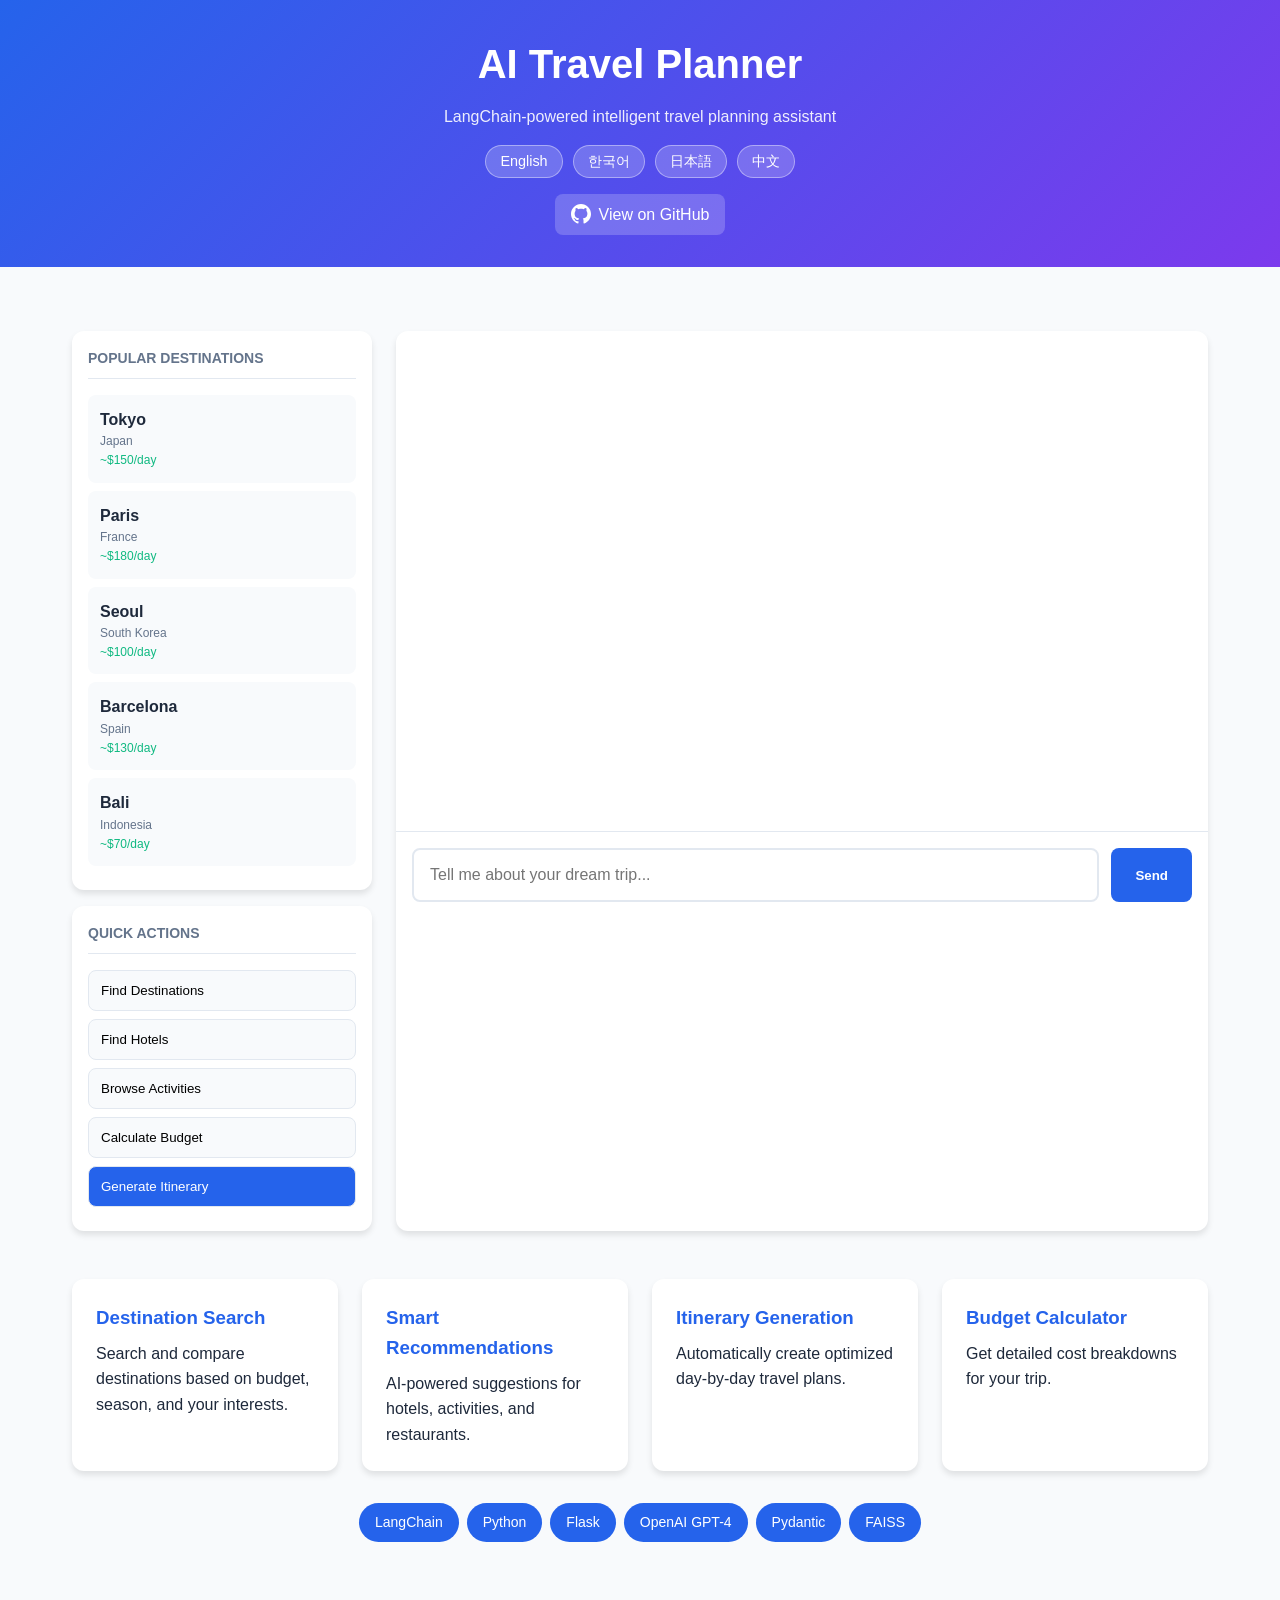
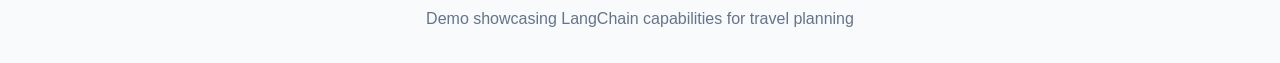
==== commit 483a0ce1: "Add/enhance full i18n support - Added Chinese (ZH) language support with complete translations - Inc" ====
--- a/docs/index.html
+++ b/docs/index.html
@@ -292,6 +292,7 @@
             <button class="lang-btn active" onclick="setLanguage('en')">English</button>
             <button class="lang-btn" onclick="setLanguage('ko')">한국어</button>
             <button class="lang-btn" onclick="setLanguage('ja')">日本語</button>
+            <button class="lang-btn" onclick="setLanguage('zh')">中文</button>
         </div>
         <a href="https://github.com/yoon-k/langchain-travel-planner" class="github-link">
             <svg viewBox="0 0 24 24" width="20" height="20" fill="currentColor">
@@ -493,6 +494,47 @@
                     recommend: `<strong>おすすめの目的地:</strong><br><br>1. 東京 - 文化＆テック (~$150/日)<br>2. バルセロナ - ビーチ＆アート (~$130/日)<br>3. ソウル - Kカルチャー (~$100/日)<br>4. バリ - 自然 (~$70/日)`,
                     default: `旅行の計画をお手伝いします！目的地、ホテル、アクティビティ、予算について聞いてください。`
                 }
+            },
+            zh: {
+                title: "AI旅行规划师",
+                subtitle: "LangChain驱动的智能旅行规划助手",
+                github: "在GitHub上查看",
+                destTitle: "热门目的地",
+                actionsTitle: "快速操作",
+                btnDest: "查找目的地",
+                btnHotel: "查找酒店",
+                btnActivity: "浏览活动",
+                btnBudget: "计算预算",
+                btnItinerary: "生成行程",
+                placeholder: "告诉我您的梦想之旅...",
+                send: "发送",
+                footer: "展示LangChain旅行规划功能的演示",
+                japan: "日本", france: "法国", korea: "韩国", spain: "西班牙", indonesia: "印度尼西亚",
+                features: [
+                    { title: "目的地搜索", desc: "根据预算、季节和兴趣搜索并比较目的地。" },
+                    { title: "智能推荐", desc: "AI驱动的酒店、活动和餐厅建议。" },
+                    { title: "行程生成", desc: "自动创建优化的每日旅行计划。" },
+                    { title: "预算计算器", desc: "获取您旅行的详细费用明细。" }
+                ],
+                welcome: `<p>您好！我是您的AI旅行规划师。我可以帮您：</p>
+                    <ul>
+                        <li>根据您的兴趣找到完美的目的地</li>
+                        <li>预订符合您预算的住宿</li>
+                        <li>发现活动和必看景点</li>
+                        <li>创建详细的每日行程</li>
+                    </ul>
+                    <p>您想去哪里旅行？</p>`,
+                responses: {
+                    tokyo: `<strong>东京</strong>是个绝佳的选择！<br><br><strong>最佳时间：</strong>春季或秋季<br><strong>每日费用：</strong>~$150 USD<br><strong>热门景点：</strong><ul><li>浅草寺</li><li>涩谷十字路口</li><li>明治神宫</li><li>TeamLab Borderless</li></ul><p>需要我找酒店或创建行程吗？</p>`,
+                    paris: `<strong>巴黎</strong> - 光之城在等着您！<br><br><strong>最佳时间：</strong>4-6月<br><strong>每日费用：</strong>~$180 USD<br><strong>必看：</strong><ul><li>埃菲尔铁塔</li><li>卢浮宫</li><li>巴黎圣母院</li><li>蒙马特</li></ul>`,
+                    seoul: `<strong>首尔</strong>非常适合K文化爱好者！<br><br><strong>最佳时间：</strong>春季或秋季<br><strong>每日费用：</strong>~$100 USD<br><strong>亮点：</strong><ul><li>景福宫</li><li>北村韩屋村</li><li>韩式烤肉</li></ul>`,
+                    hotels: `<strong>住宿选择：</strong><br><br><strong>豪华：</strong>大酒店 - $250/晚<br><strong>中档：</strong>市中心酒店 - $120/晚<br><strong>经济：</strong>舒适宾馆 - $45/晚`,
+                    activities: `<strong>热门活动：</strong><br><br><strong>文化：</strong>寺庙/博物馆参观 - $25<br><strong>美食：</strong>街头美食之旅 - $60<br><strong>冒险：</strong>一日游 - $100`,
+                    budget: `<strong>预算估算（5天）：</strong><br><br>住宿：$600<br>餐饮：$250<br>活动：$150<br>交通：$100<br><strong>总计：$1,100</strong>`,
+                    itinerary: `<h2>5天行程</h2><strong>第1天：</strong>到达，城市探索<br><strong>第2天：</strong>文化景点<br><strong>第3天：</strong>当地体验<br><strong>第4天：</strong>一日游<br><strong>第5天：</strong>购物，出发`,
+                    recommend: `<strong>推荐目的地：</strong><br><br>1. 东京 - 文化与科技 (~$150/天)<br>2. 巴塞罗那 - 海滩与艺术 (~$130/天)<br>3. 首尔 - K文化 (~$100/天)<br>4. 巴厘岛 - 自然 (~$70/天)`,
+                    default: `我可以帮您规划旅行！尝试询问目的地、酒店、活动或预算。`
+                }
             }
         };
 
@@ -538,7 +580,7 @@
         }
 
         function selectDest(dest) {
-            const msgs = { en: `I want to visit ${dest}`, ko: `${dest}에 가고 싶어요`, ja: `${dest}に行きたいです` };
+            const msgs = { en: `I want to visit ${dest}`, ko: `${dest}에 가고 싶어요`, ja: `${dest}に行きたいです`, zh: `我想去${dest}` };
             document.getElementById('chat-input').value = msgs[currentLang];
             sendMsg();
         }
@@ -546,11 +588,11 @@
         function quickAction(action) {
             const t = i18n[currentLang];
             const msgs = {
-                dest: { en: "Recommend a destination", ko: "여행지 추천해주세요", ja: "おすすめの目的地を教えて" },
-                hotel: { en: "Search for hotels", ko: "호텔을 검색해주세요", ja: "ホテルを検索して" },
-                activity: { en: "What activities are available?", ko: "어떤 액티비티가 있나요?", ja: "どんなアクティビティがありますか？" },
-                budget: { en: "Calculate my budget", ko: "예산을 계산해주세요", ja: "予算を計算して" },
-                itinerary: { en: "Create my itinerary", ko: "일정을 만들어주세요", ja: "旅程を作成して" }
+                dest: { en: "Recommend a destination", ko: "여행지 추천해주세요", ja: "おすすめの目的地を教えて", zh: "推荐一个目的地" },
+                hotel: { en: "Search for hotels", ko: "호텔을 검색해주세요", ja: "ホテルを検索して", zh: "搜索酒店" },
+                activity: { en: "What activities are available?", ko: "어떤 액티비티가 있나요?", ja: "どんなアクティビティがありますか？", zh: "有哪些活动？" },
+                budget: { en: "Calculate my budget", ko: "예산을 계산해주세요", ja: "予算を計算して", zh: "计算我的预算" },
+                itinerary: { en: "Create my itinerary", ko: "일정을 만들어주세요", ja: "旅程を作成して", zh: "创建我的行程" }
             };
             document.getElementById('chat-input').value = msgs[action][currentLang];
             sendMsg();
@@ -572,14 +614,14 @@
 
         function getResponse(msg) {
             const r = i18n[currentLang].responses;
-            if (msg.includes('tokyo') || msg.includes('도쿄') || msg.includes('東京')) return r.tokyo;
-            if (msg.includes('paris') || msg.includes('파리') || msg.includes('パリ')) return r.paris;
-            if (msg.includes('seoul') || msg.includes('서울') || msg.includes('ソウル')) return r.seoul;
-            if (msg.includes('hotel') || msg.includes('호텔') || msg.includes('ホテル') || msg.includes('숙소')) return r.hotels;
-            if (msg.includes('activity') || msg.includes('액티비티') || msg.includes('アクティビティ')) return r.activities;
-            if (msg.includes('budget') || msg.includes('예산') || msg.includes('予算')) return r.budget;
-            if (msg.includes('itinerary') || msg.includes('일정') || msg.includes('旅程')) return r.itinerary;
-            if (msg.includes('recommend') || msg.includes('추천') || msg.includes('おすすめ')) return r.recommend;
+            if (msg.includes('tokyo') || msg.includes('도쿄') || msg.includes('東京') || msg.includes('东京')) return r.tokyo;
+            if (msg.includes('paris') || msg.includes('파리') || msg.includes('パリ') || msg.includes('巴黎')) return r.paris;
+            if (msg.includes('seoul') || msg.includes('서울') || msg.includes('ソウル') || msg.includes('首尔')) return r.seoul;
+            if (msg.includes('hotel') || msg.includes('호텔') || msg.includes('ホテル') || msg.includes('숙소') || msg.includes('酒店')) return r.hotels;
+            if (msg.includes('activity') || msg.includes('액티비티') || msg.includes('アクティビティ') || msg.includes('活动')) return r.activities;
+            if (msg.includes('budget') || msg.includes('예산') || msg.includes('予算') || msg.includes('预算')) return r.budget;
+            if (msg.includes('itinerary') || msg.includes('일정') || msg.includes('旅程') || msg.includes('行程')) return r.itinerary;
+            if (msg.includes('recommend') || msg.includes('추천') || msg.includes('おすすめ') || msg.includes('推荐')) return r.recommend;
             return r.default;
         }
 
